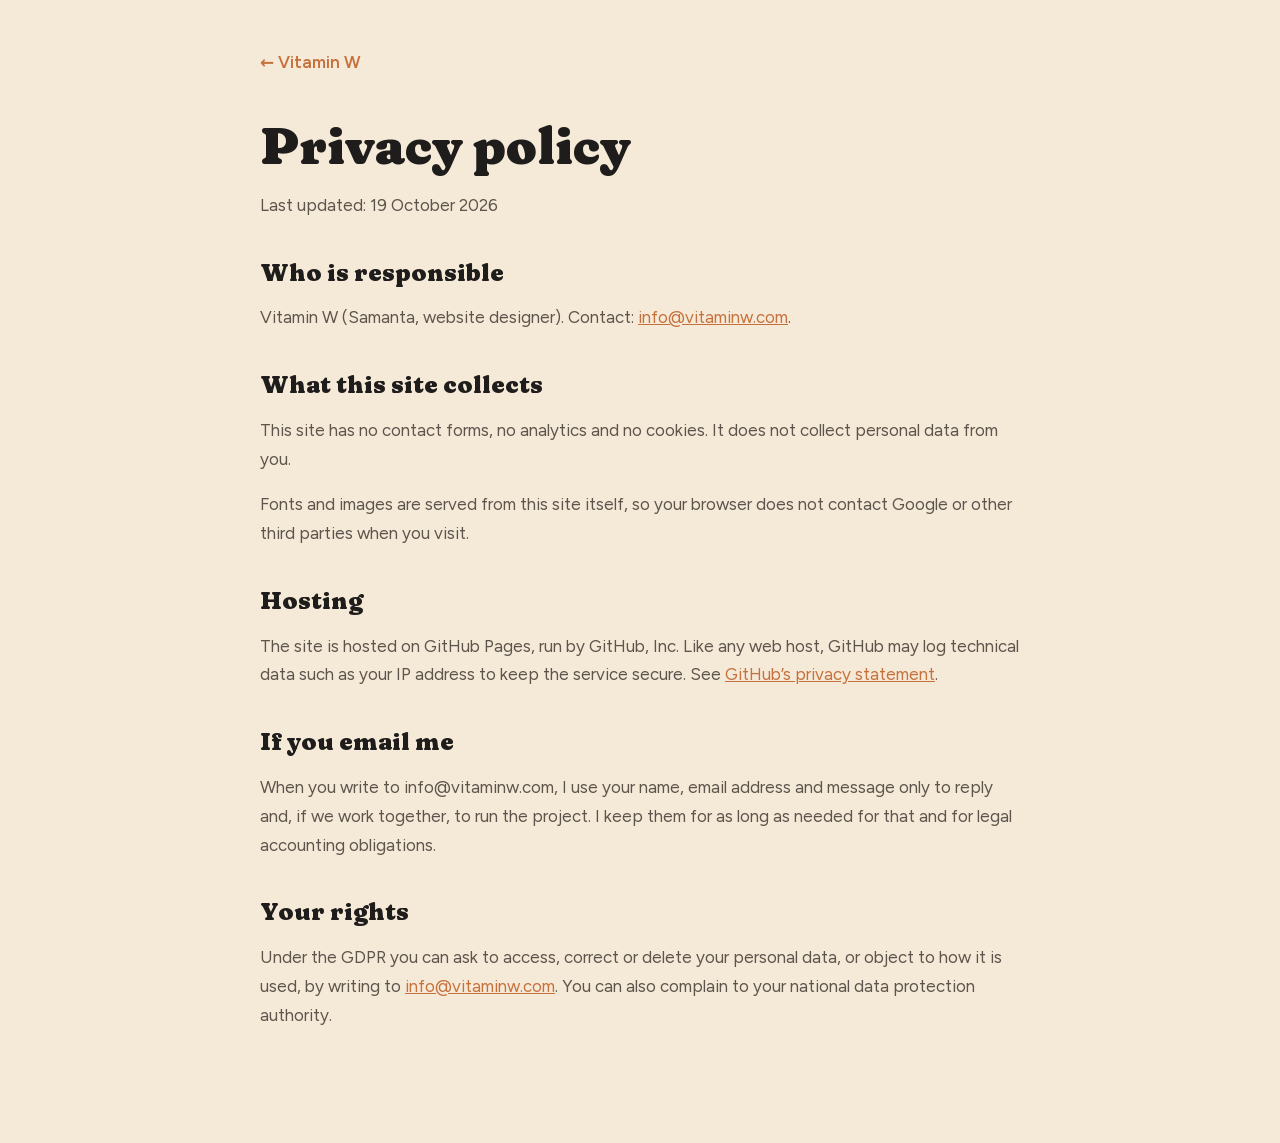
==== privacy.html @ 0bc6952b "Add process, pricing, FAQ and privacy page; self-host fonts - Case study: key numbers (sites, cities" ====
<!doctype html>
<html lang="en">
<head>
<meta charset="utf-8">
<meta name="viewport" content="width=device-width, initial-scale=1">
<title>Privacy policy · Vitamin W</title>
<link rel="stylesheet" href="fonts/fonts.css">
<style>
  :root { --cream: #f5e9d8; --ink: #1f1d1b; --muted: #5d554c; --rust: #c6703b; }
  body { margin: 0; background: var(--cream); color: var(--ink); font: 400 17px/1.7 "Figtree", system-ui, sans-serif; }
  main { width: min(760px, 100% - 32px); margin: 0 auto; padding: 48px 0 96px; }
  a { color: var(--rust); }
  .back { font-weight: 600; text-decoration: none; }
  h1, h2 { font-family: "Fraunces", Georgia, serif; font-variation-settings: "SOFT" 100; font-weight: 900; line-height: 1.1; }
  h1 { font-size: clamp(36px, 6vw, 52px); margin: 40px 0 8px; }
  h2 { font-size: 24px; margin: 40px 0 8px; }
  p, li { color: var(--muted); }
  .todo { background: #fff1a8; color: #4a3b00; border-radius: 4px; padding: 0 4px; outline: 1px dashed #c9a400; }
</style>
</head>
<body>
<main>
  <a class="back" href="./">← Vitamin W</a>
  <h1>Privacy policy</h1>
  <p>Last updated: 19 October 2026</p>

  <h2>Who is responsible</h2>
  <p>Vitamin W (Samanta, website designer). Contact: <a href="mailto:info@vitaminw.com">info@vitaminw.com</a>.</p>

  <h2>What this site collects</h2>
  <p>This site has no contact forms, no analytics and no cookies. It does not collect personal data from you.</p>
  <p>Fonts and images are served from this site itself, so your browser does not contact Google or other third parties when you visit.</p>

  <h2>Hosting</h2>
  <p>The site is hosted on GitHub Pages, run by GitHub, Inc. Like any web host, GitHub may log technical data such as your IP address to keep the service secure. See <a href="https://docs.github.com/en/site-policy/privacy-policies/github-general-privacy-statement" rel="noopener">GitHub’s privacy statement</a>.</p>

  <h2>If you email me</h2>
  <p>When you write to info@vitaminw.com, I use your name, email address and message only to reply and, if we work together, to run the project. I keep them for as long as needed for that and for legal accounting obligations.</p>

  <h2>Your rights</h2>
  <p>Under the GDPR you can ask to access, correct or delete your personal data, or object to how it is used, by writing to <a href="mailto:info@vitaminw.com">info@vitaminw.com</a>. You can also complain to your national data protection authority.</p>
</main>
</body>
</html>
---- fonts/fonts.css ----
/* Self-hosted Figtree and Fraunces (SIL Open Font License), so no requests go to Google */
/* Figtree latin-ext */
@font-face {
  font-family: 'Figtree';
  font-style: normal;
  font-weight: 400;
  font-display: swap;
  src: url(figtree-latin-ext-0.woff2) format('woff2');
  unicode-range: U+0100-02BA, U+02BD-02C5, U+02C7-02CC, U+02CE-02D7, U+02DD-02FF, U+0304, U+0308, U+0329, U+1D00-1DBF, U+1E00-1E9F, U+1EF2-1EFF, U+2020, U+20A0-20AB, U+20AD-20C4, U+2113, U+2C60-2C7F, U+A720-A7FF;
}
/* Figtree latin */
@font-face {
  font-family: 'Figtree';
  font-style: normal;
  font-weight: 400;
  font-display: swap;
  src: url(figtree-latin-1.woff2) format('woff2');
  unicode-range: U+0000-00FF, U+0131, U+0152-0153, U+02BB-02BC, U+02C6, U+02DA, U+02DC, U+0304, U+0308, U+0329, U+2000-206F, U+20AC, U+2122, U+2191, U+2193, U+2212, U+2215, U+FEFF, U+FFFD;
}
/* Figtree latin-ext */
@font-face {
  font-family: 'Figtree';
  font-style: normal;
  font-weight: 500;
  font-display: swap;
  src: url(figtree-latin-ext-0.woff2) format('woff2');
  unicode-range: U+0100-02BA, U+02BD-02C5, U+02C7-02CC, U+02CE-02D7, U+02DD-02FF, U+0304, U+0308, U+0329, U+1D00-1DBF, U+1E00-1E9F, U+1EF2-1EFF, U+2020, U+20A0-20AB, U+20AD-20C4, U+2113, U+2C60-2C7F, U+A720-A7FF;
}
/* Figtree latin */
@font-face {
  font-family: 'Figtree';
  font-style: normal;
  font-weight: 500;
  font-display: swap;
  src: url(figtree-latin-1.woff2) format('woff2');
  unicode-range: U+0000-00FF, U+0131, U+0152-0153, U+02BB-02BC, U+02C6, U+02DA, U+02DC, U+0304, U+0308, U+0329, U+2000-206F, U+20AC, U+2122, U+2191, U+2193, U+2212, U+2215, U+FEFF, U+FFFD;
}
/* Figtree latin-ext */
@font-face {
  font-family: 'Figtree';
  font-style: normal;
  font-weight: 600;
  font-display: swap;
  src: url(figtree-latin-ext-0.woff2) format('woff2');
  unicode-range: U+0100-02BA, U+02BD-02C5, U+02C7-02CC, U+02CE-02D7, U+02DD-02FF, U+0304, U+0308, U+0329, U+1D00-1DBF, U+1E00-1E9F, U+1EF2-1EFF, U+2020, U+20A0-20AB, U+20AD-20C4, U+2113, U+2C60-2C7F, U+A720-A7FF;
}
/* Figtree latin */
@font-face {
  font-family: 'Figtree';
  font-style: normal;
  font-weight: 600;
  font-display: swap;
  src: url(figtree-latin-1.woff2) format('woff2');
  unicode-range: U+0000-00FF, U+0131, U+0152-0153, U+02BB-02BC, U+02C6, U+02DA, U+02DC, U+0304, U+0308, U+0329, U+2000-206F, U+20AC, U+2122, U+2191, U+2193, U+2212, U+2215, U+FEFF, U+FFFD;
}
/* Fraunces latin-ext */
@font-face {
  font-family: 'Fraunces';
  font-style: normal;
  font-weight: 800 900;
  font-display: swap;
  src: url(fraunces-latin-ext-2.woff2) format('woff2');
  unicode-range: U+0100-02BA, U+02BD-02C5, U+02C7-02CC, U+02CE-02D7, U+02DD-02FF, U+0304, U+0308, U+0329, U+1D00-1DBF, U+1E00-1E9F, U+1EF2-1EFF, U+2020, U+20A0-20AB, U+20AD-20C4, U+2113, U+2C60-2C7F, U+A720-A7FF;
}
/* Fraunces latin */
@font-face {
  font-family: 'Fraunces';
  font-style: normal;
  font-weight: 800 900;
  font-display: swap;
  src: url(fraunces-latin-3.woff2) format('woff2');
  unicode-range: U+0000-00FF, U+0131, U+0152-0153, U+02BB-02BC, U+02C6, U+02DA, U+02DC, U+0304, U+0308, U+0329, U+2000-206F, U+20AC, U+2122, U+2191, U+2193, U+2212, U+2215, U+FEFF, U+FFFD;
}
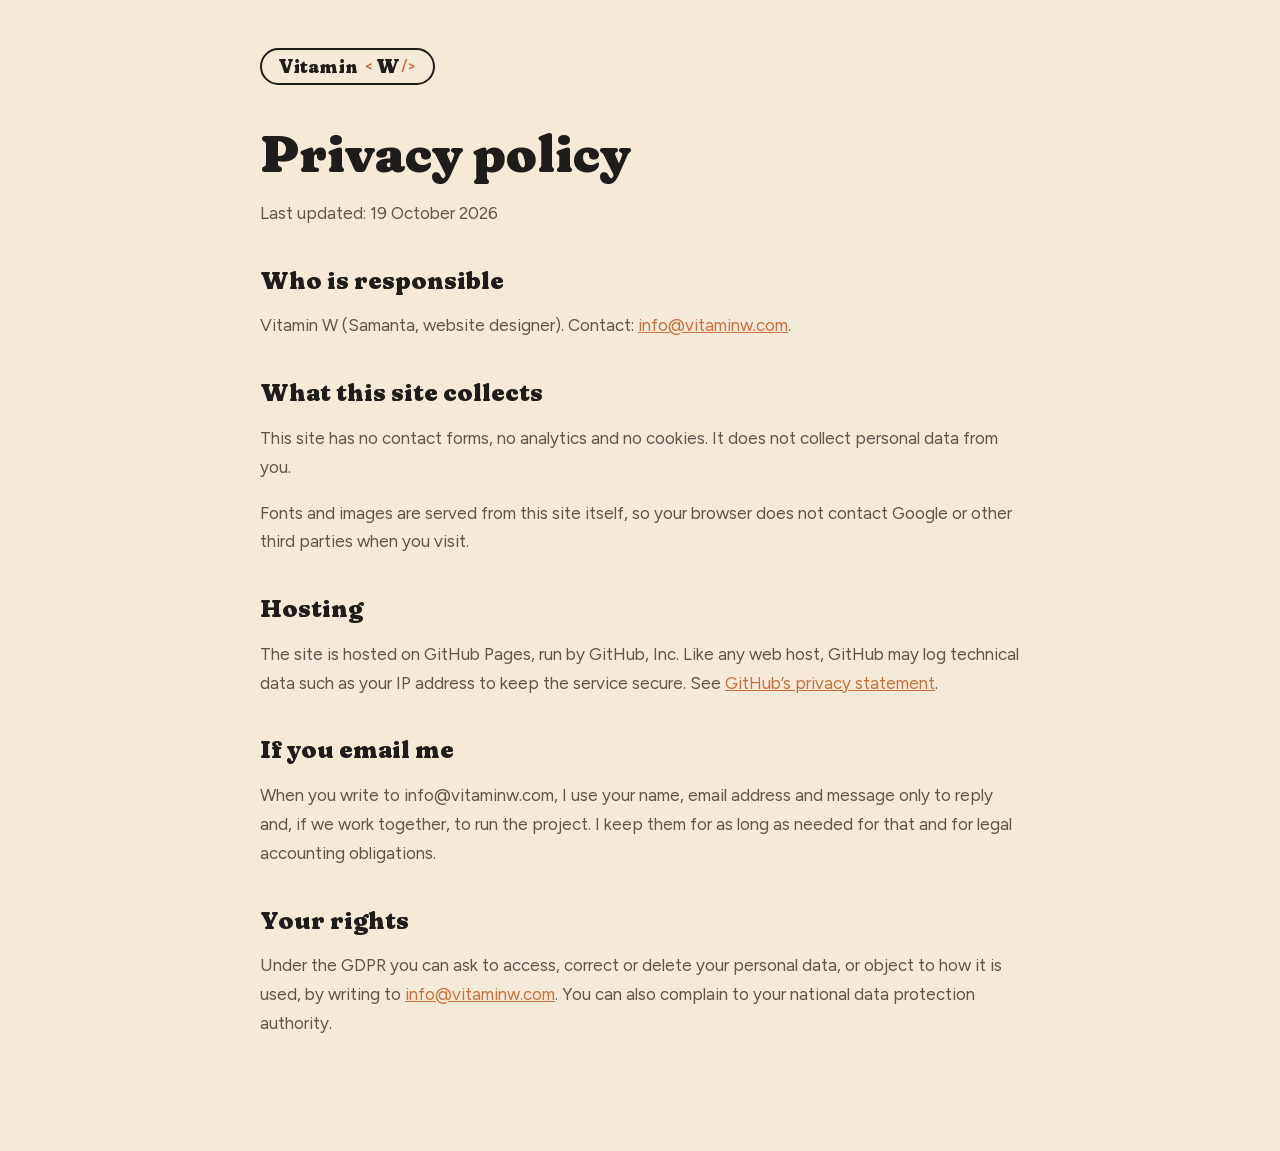
==== commit 22f4fbfa: "Add Vitamin <W/> logo and favicon Outlined pill logo in the nav and on the privacy page, built in HT" ====
--- a/privacy.html
+++ b/privacy.html
@@ -5,12 +5,20 @@
 <meta name="viewport" content="width=device-width, initial-scale=1">
 <title>Privacy policy · Vitamin W</title>
 <link rel="stylesheet" href="fonts/fonts.css">
+<link rel="icon" href="favicon.svg" type="image/svg+xml">
 <style>
   :root { --cream: #f5e9d8; --ink: #1f1d1b; --muted: #5d554c; --rust: #c6703b; }
   body { margin: 0; background: var(--cream); color: var(--ink); font: 400 17px/1.7 "Figtree", system-ui, sans-serif; }
   main { width: min(760px, 100% - 32px); margin: 0 auto; padding: 48px 0 96px; }
   a { color: var(--rust); }
-  .back { font-weight: 600; text-decoration: none; }
+  .logo {
+    display: inline-flex; align-items: center; gap: .3em;
+    border: 2.5px solid var(--ink); border-radius: 999px; padding: 6px 16px 7px;
+    font: 900 20px/1 "Fraunces", Georgia, serif; font-variation-settings: "SOFT" 100, "opsz" 144;
+    color: var(--ink); text-decoration: none;
+  }
+  .logo .w { display: inline-flex; align-items: center; gap: .08em; }
+  .logo .tag { font: 800 .78em/1 "Figtree", sans-serif; color: var(--rust); }
   h1, h2 { font-family: "Fraunces", Georgia, serif; font-variation-settings: "SOFT" 100; font-weight: 900; line-height: 1.1; }
   h1 { font-size: clamp(36px, 6vw, 52px); margin: 40px 0 8px; }
   h2 { font-size: 24px; margin: 40px 0 8px; }
@@ -20,7 +28,7 @@
 </head>
 <body>
 <main>
-  <a class="back" href="./">← Vitamin W</a>
+  <a class="logo" href="./" aria-label="Vitamin W, home">Vitamin <span class="w" aria-hidden="true"><span class="tag">&lt;</span>W<span class="tag">/&gt;</span></span></a>
   <h1>Privacy policy</h1>
   <p>Last updated: 19 October 2026</p>
 
